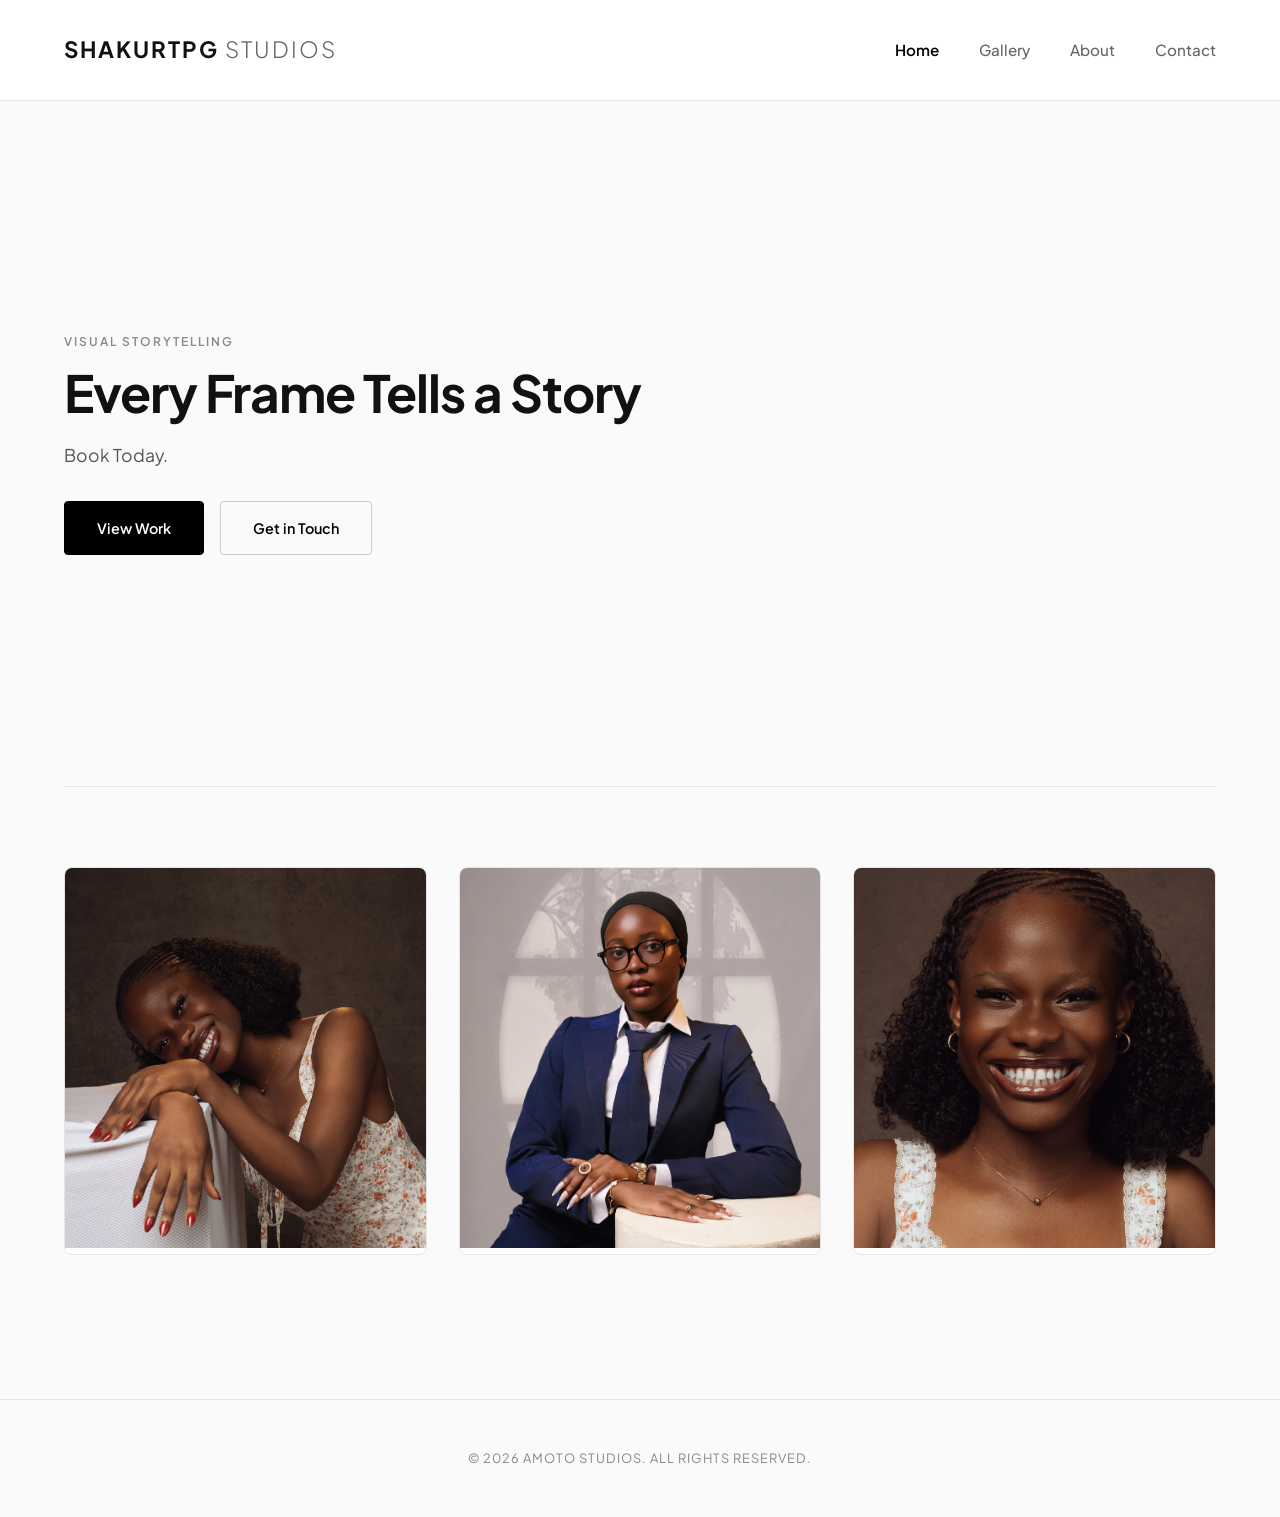
==== index.html @ ac427d7a "Update index.html" ====
<!DOCTYPE html>
<html lang="en">
<head>
    <meta charset="UTF-8">
    <meta name="viewport" content="width=device-width, initial-scale=1.0">
       <!-- Primary SEO Meta Tags -->
    <title>Shakurthephotographer</title>
    <meta name="title" content="Shakurthephotographer">
    <meta name="description" content="Have a shoot idea in mind?, reach out to us today">
    <meta name="keywords" content="photography, portrait photographer, editorial photographer, Lagos photographer, studio photoshoot, Shakurthephotographer">
    <link rel="canonical" href="https://shakurtpg.github.io/Shakurtpg/">

    <!-- Open Graph / WhatsApp / Facebook -->
    <meta property="og:type" content="website">
    <meta property="og:url" content="https://shakurtpg.github.io/Shakurtpg/">
    <meta property="og:title" content="Shakurthephotographer">
    <meta property="og:description" content="Have a shoot idea in mind?, reach out to us today.">
    <meta property="og:image" content="https://shakurtpg.github.io/Shakurtpg/camera3.png">

    <!-- Twitter -->
    <meta property="twitter:card" content="summary_large_image">
    <meta property="twitter:url" content="https://shakurtpg.github.io/Shakurtpg/">
    <meta property="twitter:title" content="Shakurthephotographer">
    <meta property="twitter:description" content="Have a shoot idea in mind?, reach out to us today.">
    <meta property="twitter:image" content="https://shakurtpg.github.io/Shakurtpg/camera3.png">

    <link rel="stylesheet" href="style.css">
    <link href="https://fonts.googleapis.com/css2?family=Plus+Jakarta+Sans:wght@300;400;500;600;700&display=swap" rel="stylesheet">
    <script type="application/ld+json">
{
  "@context": "https://schema.org",
  "@type": "Photographer",
  "name": "Shakurthephotographer",
  "url": "https://shakurtpg.github.io/Shakurtpg/",
  "image": "https://shakurtpg.github.io/Shakurtpg/image2.jpg",
  "description": "Have a shoot idea in mind?, reach out to us today.",
  
  ]
}
</script>

</head>
<body>
    <header>
        <div class="logo">SHAKURTPG <span>STUDIOS</span></div>
        <nav>
            <a href="index.html" class="active">Home</a>
            <a href="gallery.html">Gallery</a>
            <a href="about.html">About</a>
            <a href="contact.html">Contact</a>
        </nav>
    </header>

    <main>
        <section class="hero">
            <div class="hero-content">
                <span class="tag">Visual Storytelling</span>
                <h1>Every Frame Tells a Story</h1>
                <p>Book Today.</p>
                <div class="hero-btns">
                    <a href="gallery.html" class="btn primary">View Work</a>
                    <a href="contact.html" class="btn secondary">Get in Touch</a>
                </div>
            </div>
            
        </section>

        <section class="featured-section">
           
            <div class="featured-grid">
                <div class="work-card">
                    <img src="image8.jpg" alt="Portrait">
                    
                </div>
                <div class="work-card">
                    <img src="image6.jpg" alt="Landscape">
                   
                </div>
                <div class="work-card">
                    <img src="image5.jpg" alt="Fashion">
                    
                </div>
            </div>
        </section>
    </main>

    <footer>
        <p>&copy; 2026 AMOTO STUDIOS. ALL RIGHTS RESERVED.</p>
    </footer>
</body>
</html>
---- style.css ----
* { 
    margin: 0; 
    padding: 0; 
    box-sizing: border-box; 
} 

body { 
    font-family: 'Plus Jakarta Sans', sans-serif; 
    background-color: #FAFAFA; 
    color: #111111; 
    line-height: 1.6; 
} 

/* Header & Nav */ 
header { 
    display: flex; 
    justify-content: space-between; 
    align-items: center; 
    padding: 2rem 5%; 
    background-color: #FFFFFF; 
    border-bottom: 1px solid #E5E5E5; 
} 

.logo { 
    font-size: 1.4rem; 
    font-weight: 700; 
    letter-spacing: 2px; 
} 

.logo span { 
    font-weight: 300; 
    color: #666; 
} 

nav { 
    display: flex; 
    gap: 2.5rem; 
} 

nav a { 
    text-decoration: none; 
    color: #666666; 
    font-weight: 500; 
    font-size: 0.95rem; 
    transition: color 0.2s ease; 
} 

nav a:hover, nav a.active { 
    color: #000000; 
    font-weight: 600; 
} 

/* Base Container */ 
main { 
    padding: 0 5%; 
} 

.page-container { 
    padding-top: 4rem; 
    padding-bottom: 4rem; 
} 

.tag { 
    text-transform: uppercase; 
    font-size: 0.75rem; 
    letter-spacing: 2px; 
    font-weight: 600; 
    color: #888; 
    display: block; 
    margin-bottom: 0.75rem; 
} 

/* Hero Section */ 
.hero { 
    display: flex; 
    align-items: center; 
    justify-content: space-between; 
    min-height: calc(85vh - 80px); 
    gap: 4rem; 
    padding: 3rem 0; 
} 

.hero-content { 
    flex: 1; 
} 

.hero-content h1 { 
    font-size: 3.2rem; 
    line-height: 1.15; 
    font-weight: 700; 
    margin-bottom: 1.2rem; 
    letter-spacing: -1px; 
} 

.hero-content p { 
    font-size: 1.1rem; 
    color: #555; 
    margin-bottom: 2rem; 
    max-width: 500px; 
} 

.hero-btns { 
    display: flex; 
    gap: 1rem; 
} 

.btn { 
    padding: 0.9rem 2rem; 
    text-decoration: none; 
    border-radius: 4px; 
    font-weight: 600; 
    font-size: 0.9rem; 
    transition: all 0.2s ease; 
} 

.btn.primary { 
    background-color: #000000; 
    color: #FFFFFF; 
    border: 1px solid #000000; 
} 

.btn.primary:hover { 
    background-color: #222222; 
} 

.btn.secondary { 
    background-color: transparent; 
    color: #000000; 
    border: 1px solid #CCCCCC; 
} 

.btn.secondary:hover { 
    border-color: #000000; 
} 





/* Featured Works */ 
.featured-section { 
    padding: 5rem 0; 
    border-top: 1px solid #E5E5E5; 
} 

.featured-section h2 { 
    font-size: 1.8rem; 
    margin-bottom: 2.5rem; 
    letter-spacing: -0.5px; 
} 

.featured-grid { 
    display: grid; 
    grid-template-columns: repeat(auto-fit, minmax(300px, 1fr)); 
    gap: 2rem; 
} 

.work-card { 
    background: #FFFFFF; 
    border-radius: 8px; 
    overflow: hidden; 
    border: 1px solid #E5E5E5; 
} 

.work-card img { 
    width: 100%; 
    height: 380px; 
    object-fit: cover; 
 
} 

.work-card:hover img { 
    filter: grayscale(0%); 
} 

.card-info { 
    padding: 1.2rem; 
} 

.card-info h3 { 
    font-size: 1.1rem; 
    font-weight: 600; 
} 

.card-info span { 
    font-size: 0.85rem; 
    color: #777; 
} 

/* Gallery Page */ 
.page-header { 
    text-align: center; 
    margin-bottom: 3.5rem; 
} 

.page-header h1 { 
    font-size: 2.8rem; 
    margin-bottom: 0.5rem; 
} 

.page-header p { 
    color: #666; 
} 

/* Side-by-side grid with reduced image height */
.gallery-grid { 
    display: grid; 
    grid-template-columns: repeat(2, 1fr); /* 2 side-by-side on mobile */
    gap: 1.25rem; 
} 

@media (min-width: 900px) {
    .gallery-grid {
        grid-template-columns: repeat(3, 1fr); /* 3 side-by-side on desktop */
    }
}

.gallery-item { 
    height: 260px; /* Reduced fixed height */
    overflow: hidden; 
    border-radius: 6px; 
    cursor: pointer;
} 

.gallery-item img { 
    width: 100%; 
    height: 100%; 
    object-fit: cover; 
    transition: transform 0.3s ease, filter 0.3s ease; 
    display: block;
} 

.gallery-item:hover img { 
    transform: scale(1.03); 
} 

/* Lightbox Modal Styling */
.lightbox {
    display: none;
    position: fixed;
    z-index: 1000;
    top: 0;
    left: 0;
    width: 100%;
    height: 100%;
    background-color: rgba(0, 0, 0, 0.92);
    justify-content: center;
    align-items: center;
    backdrop-filter: blur(5px);
}

.lightbox-content {
    max-width: 85%;
    max-height: 85vh;
    display: flex;
    align-items: center;
    justify-content: center;
}

.lightbox-content img {
    max-width: 100%;
    max-height: 85vh;
    object-fit: contain;
    border-radius: 6px;
    box-shadow: 0 10px 30px rgba(0,0,0,0.5);
}

/* Close Button (Finer X at Top Right) */
.close-btn {
    position: absolute;
    top: 25px;
    right: 35px;
    color: #FFFFFF;
    font-size: 2rem;
    font-weight: 300;
    cursor: pointer;
    line-height: 1;
    width: 44px;
    height: 44px;
    display: flex;
    align-items: center;
    justify-content: center;
    border-radius: 50%;
    background: rgba(255, 255, 255, 0.1);
    transition: background 0.2s ease, transform 0.2s ease;
}

.close-btn:hover {
    background: rgba(255, 255, 255, 0.25);
    transform: scale(1.05);
}

/* Left & Right Navigation Arrows */
.prev-btn, .next-btn {
    position: absolute;
    top: 50%;
    transform: translateY(-50%);
    background: rgba(255, 255, 255, 0.12);
    color: #FFFFFF;
    border: none;
    font-size: 1.5rem;
    padding: 1rem 1.2rem;
    cursor: pointer;
    border-radius: 50%;
    transition: background 0.2s ease, transform 0.2s ease;
    user-select: none;
}

.prev-btn:hover, .next-btn:hover {
    background: rgba(255, 255, 255, 0.3);
    transform: translateY(-50%) scale(1.1);
}

.prev-btn { left: 25px; }
.next-btn { right: 25px; }

@media (max-width: 600px) {
    .prev-btn { left: 10px; }
    .next-btn { right: 10px; }
}


/* About Page */ 
.about-section { 
    display: flex; 
    align-items: center; 
    gap: 4rem; 
    padding: 2rem 0; 
} 

.about-image { 
    flex: 1; 
    height: 500px; 
} 

.about-image img { 
    width: 100%; 
    height: 100%; 
    object-fit: cover; 
    border-radius: 8px; 
    filter: grayscale(100%); 
} 

.about-text { 
    flex: 1; 
} 

.about-text h1 { 
    font-size: 2.5rem; 
    margin-bottom: 1.2rem; 
    line-height: 1.2; 
} 

.about-text p { 
    color: #555; 
    margin-bottom: 2rem; 
    font-size: 1.05rem; 
} 

.stats-grid { 
    display: flex; 
    gap: 3rem; 
    border-top: 1px solid #E5E5E5; 
    padding-top: 2rem; 
} 

.stat-card h3 { 
    font-size: 2rem; 
    font-weight: 700; 
} 

.stat-card p { 
    font-size: 0.85rem; 
    color: #777; 
    margin: 0; 
} 

/* Contact Page */ 
.contact-wrapper { 
    display: flex; 
    gap: 5rem; 
    padding: 2rem 0; 
} 

.contact-info { 
    flex: 1; 
} 

.contact-info h1 { 
    font-size: 2.8rem; 
    margin-bottom: 1rem; 
} 

.contact-info p { 
    color: #555; 
    margin-bottom: 2rem; 
} 

.details p { 
    margin-bottom: 0.5rem; 
    color: #111; 
} 

/* Social Icons */ 
.social-icons { 
    display: flex; 
    gap: 1rem; 
    margin-top: 1.5rem; 
} 

.icon-btn { 
    display: inline-flex; 
    align-items: center; 
    justify-content: center; 
    width: 44px; 
    height: 44px; 
    border-radius: 50%; 
    border: 1px solid #E5E5E5; 
    color: #111; 
    font-size: 1.2rem; 
    text-decoration: none; 
    transition: all 0.2s ease; 
} 

.icon-btn:hover { 
    background-color: #000; 
    color: #fff; 
    border-color: #000; 
} 

/* WhatsApp Card & Bubble */ 
.whatsapp-card { 
    flex: 1; 
    background: #F0F2F5; 
    padding: 2rem; 
    border-radius: 16px; 
    border: 1px solid #E0E0E0; 
    display: flex; 
    flex-direction: column; 
    justify-content: space-between; 
} 

.wa-header { 
    display: flex; 
    align-items: center; 
    gap: 1rem; 
    margin-bottom: 1.5rem; 
} 

.wa-main-icon { 
    font-size: 2.2rem; 
    color: #25D366; 
} 

.wa-header h3 { 
    font-size: 1.1rem; 
    color: #111; 
    margin: 0; 
} 

.wa-header p { 
    font-size: 0.8rem; 
    color: #666; 
    margin: 0; 
} 

.wa-chat-bubble { 
    background: #FFFFFF; 
    padding: 1rem 1.2rem; 
    border-radius: 0 12px 12px 12px; 
    box-shadow: 0 2px 4px rgba(0,0,0,0.05); 
    margin-bottom: 2rem; 
    position: relative; 
    max-width: 85%; 
} 

.wa-chat-bubble p { 
    font-size: 0.9rem; 
    color: #333; 
    margin: 0; 
} 

.wa-action-btn { 
    display: flex; 
    align-items: center; 
    justify-content: center; 
    gap: 0.6rem; 
    background-color: #25D366; 
    color: #FFFFFF; 
    padding: 0.9rem; 
    border-radius: 8px; 
    text-decoration: none; 
    font-weight: 600; 
    font-size: 0.95rem; 
    transition: background-color 0.2s ease; 
} 

.wa-action-btn:hover { 
    background-color: #1EBE5D; 
} 

.email-link { 
    color: inherit; 
    text-decoration: underline; 
    transition: opacity 0.2s ease; 
} 

.email-link:hover { 
    opacity: 0.7; 
} 

/* Footer */ 
footer { 
    text-align: center; 
    padding: 3rem 0; 
    border-top: 1px solid #E5E5E5; 
    margin-top: 4rem; 
    font-size: 0.8rem; 
    color: #888; 
    letter-spacing: 1px; 
} 

/* Responsive */ 
@media (max-width: 768px) { 
    header { 
        flex-direction: column; 
        gap: 1rem; 
    } 
    nav { 
        gap: 1.5rem; 
    } 
    .hero, .about-section, .contact-wrapper { 
        flex-direction: column; 
        gap: 2rem; 
    } 
    .hero-content h1 { 
        font-size: 2.4rem; 
    } 
    .hero-image, .about-image { 
        width: 100%; 
        height: 350px; 
    } 
}
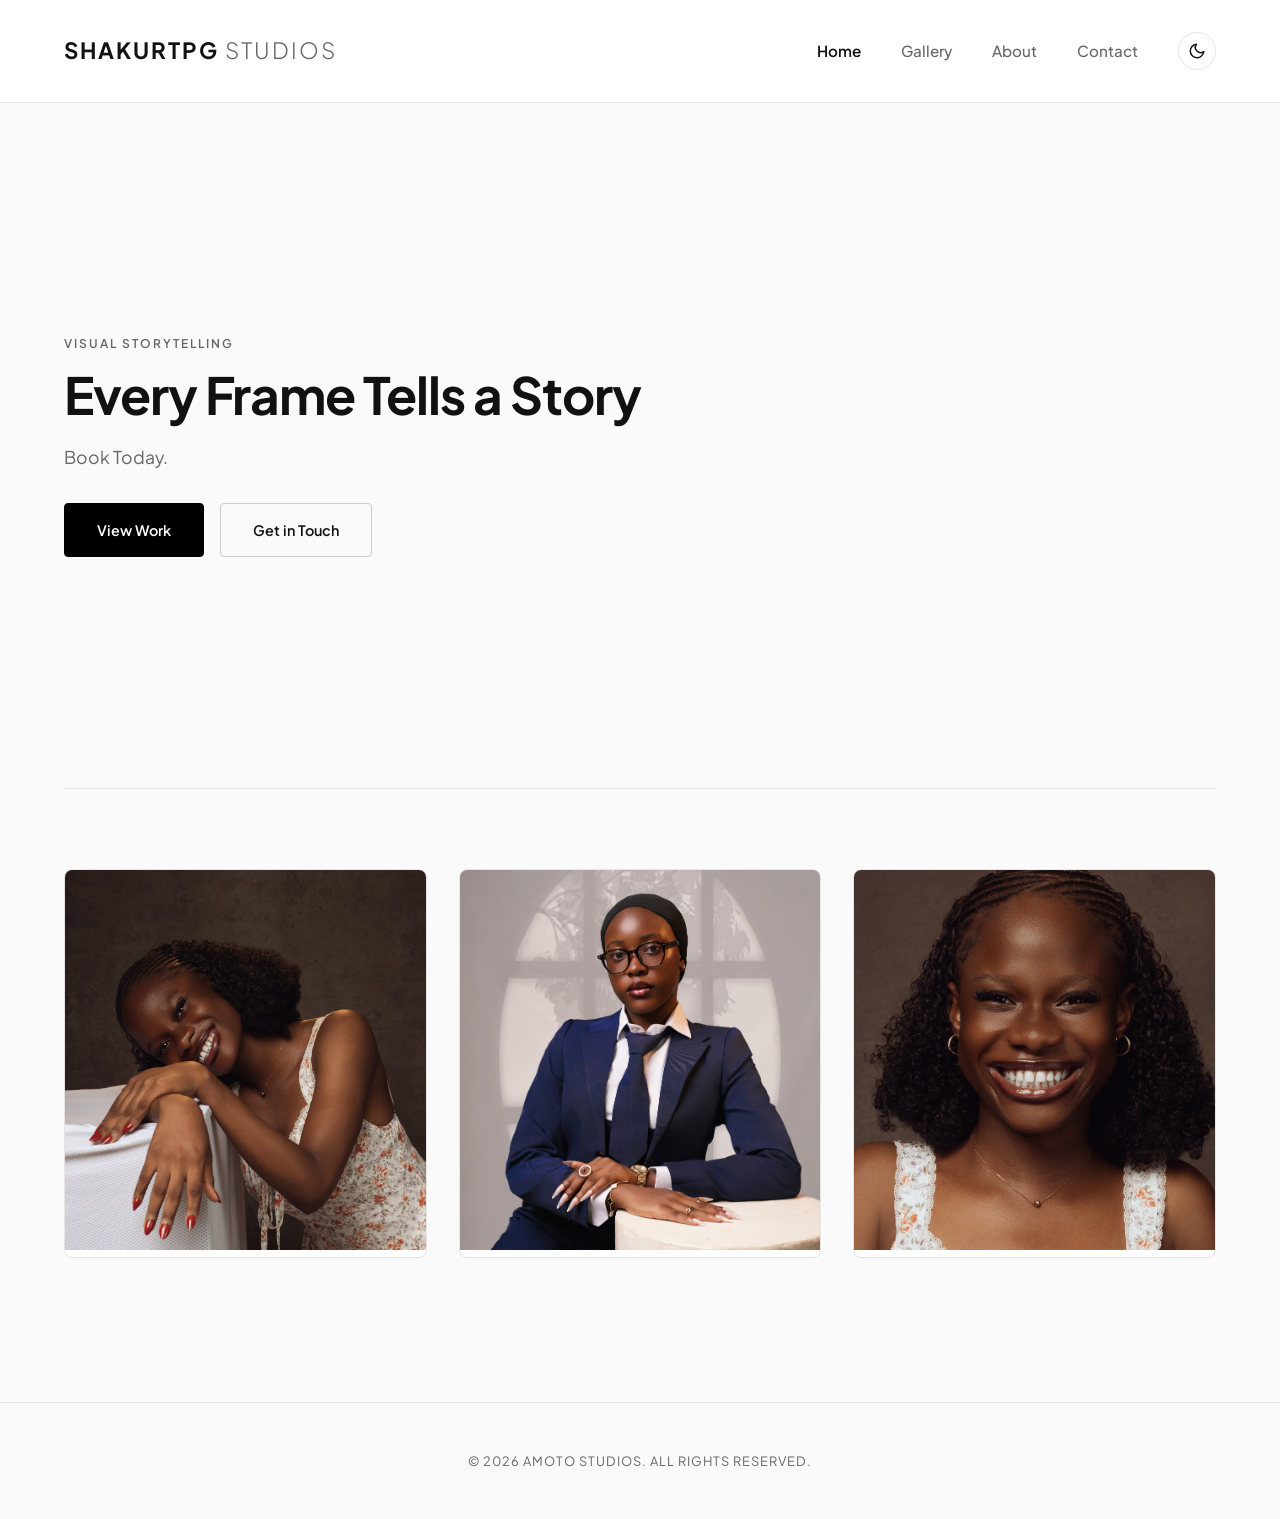
==== commit bceb748f: "Implement theme toggle button in index.html Added a theme toggle button with SVG icons for dark and " ====
--- a/index.html
+++ b/index.html
@@ -27,17 +27,20 @@
     <link rel="stylesheet" href="style.css">
     <link href="https://fonts.googleapis.com/css2?family=Plus+Jakarta+Sans:wght@300;400;500;600;700&display=swap" rel="stylesheet">
     <script type="application/ld+json">
+<script type="application/ld+json">
 {
   "@context": "https://schema.org",
   "@type": "Photographer",
   "name": "Shakurthephotographer",
   "url": "https://shakurtpg.github.io/Shakurtpg/",
   "image": "https://shakurtpg.github.io/Shakurtpg/image2.jpg",
-  "description": "Have a shoot idea in mind?, reach out to us today.",
-  
-  ]
+  "description": "Have a shoot idea in mind?, reach out to us today."
 }
 </script>
+
+<link rel="icon" type="image/png" sizes="32x32" href="camera3.png">
+<link rel="icon" type="image/png" sizes="16x16" href="camera3.png">
+<link rel="apple-touch-icon" sizes="180x180" href="camera3.png">
 
 </head>
 <body>
@@ -48,6 +51,23 @@
             <a href="gallery.html">Gallery</a>
             <a href="about.html">About</a>
             <a href="contact.html">Contact</a>
+              <!-- Theme Toggle Button -->
+    <button id="theme-toggle" class="theme-btn" aria-label="Toggle Theme">
+        <svg id="moon-icon" class="theme-svg" xmlns="http://www.w3.org/2000/svg" width="18" height="18" viewBox="0 0 24 24" fill="none" stroke="currentColor" stroke-width="2" stroke-linecap="round" stroke-linejoin="round">
+            <path d="M21 12.79A9 9 0 1 1 11.21 3 7 7 0 0 0 21 12.79z"></path>
+        </svg>
+        <svg id="sun-icon" class="theme-svg hidden" xmlns="http://www.w3.org/2000/svg" width="18" height="18" viewBox="0 0 24 24" fill="none" stroke="currentColor" stroke-width="2" stroke-linecap="round" stroke-linejoin="round">
+            <circle cx="12" cy="12" r="5"></circle>
+            <line x1="12" y1="1" x2="12" y2="3"></line>
+            <line x1="12" y1="21" x2="12" y2="23"></line>
+            <line x1="4.22" y1="4.22" x2="5.64" y2="5.64"></line>
+            <line x1="18.36" y1="18.36" x2="19.78" y2="19.78"></line>
+            <line x1="1" y1="12" x2="3" y2="12"></line>
+            <line x1="21" y1="12" x2="23" y2="12"></line>
+            <line x1="4.22" y1="19.78" x2="5.64" y2="18.36"></line>
+            <line x1="18.36" y1="5.64" x2="19.78" y2="4.22"></line>
+        </svg>
+    </button>
         </nav>
     </header>
 
@@ -87,5 +107,6 @@
     <footer>
         <p>&copy; 2026 AMOTO STUDIOS. ALL RIGHTS RESERVED.</p>
     </footer>
+    <script src="script.js"></script>
 </body>
 </html>
--- a/style.css
+++ b/style.css
@@ -1,3 +1,32 @@
+/* Theme CSS Variables */
+:root {
+    --bg-color: #FAFAFA;
+    --card-bg: #FFFFFF;
+    --text-color: #111111;
+    --text-muted: #666666;
+    --border-color: #E5E5E5;
+    --btn-primary-bg: #000000;
+    --btn-primary-text: #FFFFFF;
+    --btn-secondary-border: #CCCCCC;
+    --wa-bg: #F0F2F5;
+    --wa-bubble: #FFFFFF;
+    --wa-bubble-text: #333333;
+}
+
+[data-theme="dark"] {
+    --bg-color: #0E0E0E;
+    --card-bg: #161616;
+    --text-color: #F1F1F1;
+    --text-muted: #A0A0A0;
+    --border-color: #262626;
+    --btn-primary-bg: #FFFFFF;
+    --btn-primary-text: #000000;
+    --btn-secondary-border: #444444;
+    --wa-bg: #1C1C1E;
+    --wa-bubble: #2C2C2E;
+    --wa-bubble-text: #E5E5EA;
+}
+
 * { 
     margin: 0; 
     padding: 0; 
@@ -6,10 +35,24 @@
 
 body { 
     font-family: 'Plus Jakarta Sans', sans-serif; 
-    background-color: #FAFAFA; 
-    color: #111111; 
+    background-color: var(--bg-color); 
+    color: var(--text-color); 
     line-height: 1.6; 
-} 
+    transition: background-color 0.3s ease, color 0.3s ease;
+} 
+
+/* Image Protection */
+img {
+    -webkit-user-select: none;
+    -khtml-user-select: none;
+    -moz-user-select: none;
+    -o-user-select: none;
+    user-select: none;
+    -webkit-touch-callout: none;
+    -webkit-user-drag: none;
+    user-drag: none;
+    pointer-events: auto;
+}
 
 /* Header & Nav */ 
 header { 
@@ -17,38 +60,74 @@
     justify-content: space-between; 
     align-items: center; 
     padding: 2rem 5%; 
-    background-color: #FFFFFF; 
-    border-bottom: 1px solid #E5E5E5; 
+    background-color: var(--card-bg); 
+    border-bottom: 1px solid var(--border-color); 
 } 
 
 .logo { 
     font-size: 1.4rem; 
     font-weight: 700; 
     letter-spacing: 2px; 
+    color: var(--text-color);
 } 
 
 .logo span { 
     font-weight: 300; 
-    color: #666; 
+    color: var(--text-muted); 
 } 
 
 nav { 
     display: flex; 
+    align-items: center;
     gap: 2.5rem; 
 } 
 
 nav a { 
     text-decoration: none; 
-    color: #666666; 
+    color: var(--text-muted); 
     font-weight: 500; 
     font-size: 0.95rem; 
     transition: color 0.2s ease; 
 } 
 
 nav a:hover, nav a.active { 
-    color: #000000; 
+    color: var(--text-color); 
     font-weight: 600; 
 } 
+
+/* Theme Toggle Button */
+.theme-btn {
+    background: transparent;
+    border: 1px solid var(--border-color);
+    color: var(--text-color);
+    width: 38px;
+    height: 38px;
+    border-radius: 50%;
+    cursor: pointer;
+    display: flex;
+    align-items: center;
+    justify-content: center;
+    transition: border-color 0.2s ease, background-color 0.2s ease;
+    padding: 0;
+}
+
+.theme-btn:hover {
+    border-color: var(--text-color);
+    background-color: rgba(0, 0, 0, 0.04);
+}
+
+[data-theme="dark"] .theme-btn:hover {
+    background-color: rgba(255, 255, 255, 0.08);
+}
+
+.theme-svg {
+    stroke: var(--text-color);
+    transition: transform 0.3s ease;
+}
+
+.theme-svg.hidden {
+    display: none;
+}
 
 /* Base Container */ 
 main { 
@@ -65,7 +144,7 @@
     font-size: 0.75rem; 
     letter-spacing: 2px; 
     font-weight: 600; 
-    color: #888; 
+    color: var(--text-muted); 
     display: block; 
     margin-bottom: 0.75rem; 
 } 
@@ -94,7 +173,7 @@
 
 .hero-content p { 
     font-size: 1.1rem; 
-    color: #555; 
+    color: var(--text-muted); 
     margin-bottom: 2rem; 
     max-width: 500px; 
 } 
@@ -114,33 +193,29 @@
 } 
 
 .btn.primary { 
-    background-color: #000000; 
-    color: #FFFFFF; 
-    border: 1px solid #000000; 
+    background-color: var(--btn-primary-bg); 
+    color: var(--btn-primary-text); 
+    border: 1px solid var(--btn-primary-bg); 
 } 
 
 .btn.primary:hover { 
-    background-color: #222222; 
+    opacity: 0.9;
 } 
 
 .btn.secondary { 
     background-color: transparent; 
-    color: #000000; 
-    border: 1px solid #CCCCCC; 
+    color: var(--text-color); 
+    border: 1px solid var(--btn-secondary-border); 
 } 
 
 .btn.secondary:hover { 
-    border-color: #000000; 
-} 
-
-
-
-
+    border-color: var(--text-color); 
+} 
 
 /* Featured Works */ 
 .featured-section { 
     padding: 5rem 0; 
-    border-top: 1px solid #E5E5E5; 
+    border-top: 1px solid var(--border-color); 
 } 
 
 .featured-section h2 { 
@@ -156,21 +231,16 @@
 } 
 
 .work-card { 
-    background: #FFFFFF; 
+    background: var(--card-bg); 
     border-radius: 8px; 
     overflow: hidden; 
-    border: 1px solid #E5E5E5; 
+    border: 1px solid var(--border-color); 
 } 
 
 .work-card img { 
     width: 100%; 
     height: 380px; 
     object-fit: cover; 
- 
-} 
-
-.work-card:hover img { 
-    filter: grayscale(0%); 
 } 
 
 .card-info { 
@@ -184,7 +254,7 @@
 
 .card-info span { 
     font-size: 0.85rem; 
-    color: #777; 
+    color: var(--text-muted); 
 } 
 
 /* Gallery Page */ 
@@ -199,24 +269,23 @@
 } 
 
 .page-header p { 
-    color: #666; 
-} 
-
-/* Side-by-side grid with reduced image height */
+    color: var(--text-muted); 
+} 
+
 .gallery-grid { 
     display: grid; 
-    grid-template-columns: repeat(2, 1fr); /* 2 side-by-side on mobile */
+    grid-template-columns: repeat(2, 1fr); 
     gap: 1.25rem; 
 } 
 
 @media (min-width: 900px) {
     .gallery-grid {
-        grid-template-columns: repeat(3, 1fr); /* 3 side-by-side on desktop */
+        grid-template-columns: repeat(3, 1fr); 
     }
 }
 
 .gallery-item { 
-    height: 260px; /* Reduced fixed height */
+    height: 260px; 
     overflow: hidden; 
     border-radius: 6px; 
     cursor: pointer;
@@ -226,7 +295,7 @@
     width: 100%; 
     height: 100%; 
     object-fit: cover; 
-    transition: transform 0.3s ease, filter 0.3s ease; 
+    transition: transform 0.3s ease; 
     display: block;
 } 
 
@@ -234,7 +303,7 @@
     transform: scale(1.03); 
 } 
 
-/* Lightbox Modal Styling */
+/* Aesthetic Lightbox Modal Styling */
 .lightbox {
     display: none;
     position: fixed;
@@ -243,10 +312,10 @@
     left: 0;
     width: 100%;
     height: 100%;
-    background-color: rgba(0, 0, 0, 0.92);
+    background-color: rgba(0, 0, 0, 0.94);
     justify-content: center;
     align-items: center;
-    backdrop-filter: blur(5px);
+    backdrop-filter: blur(10px);
 }
 
 .lightbox-content {
@@ -262,63 +331,63 @@
     max-height: 85vh;
     object-fit: contain;
     border-radius: 6px;
-    box-shadow: 0 10px 30px rgba(0,0,0,0.5);
-}
-
-/* Close Button (Finer X at Top Right) */
+    box-shadow: 0 12px 40px rgba(0, 0, 0, 0.6);
+}
+
+/* Minimalist Lightbox Action Controls */
 .close-btn {
     position: absolute;
     top: 25px;
-    right: 35px;
-    color: #FFFFFF;
-    font-size: 2rem;
-    font-weight: 300;
-    cursor: pointer;
-    line-height: 1;
+    right: 25px;
     width: 44px;
     height: 44px;
+    border-radius: 50%;
+    background: rgba(255, 255, 255, 0.08);
+    border: 1px solid rgba(255, 255, 255, 0.15);
     display: flex;
     align-items: center;
     justify-content: center;
-    border-radius: 50%;
-    background: rgba(255, 255, 255, 0.1);
-    transition: background 0.2s ease, transform 0.2s ease;
+    cursor: pointer;
+    transition: all 0.25 ease;
+    z-index: 1001;
 }
 
 .close-btn:hover {
-    background: rgba(255, 255, 255, 0.25);
-    transform: scale(1.05);
-}
-
-/* Left & Right Navigation Arrows */
+    background: rgba(255, 255, 255, 0.2);
+    transform: scale(1.08);
+}
+
 .prev-btn, .next-btn {
     position: absolute;
     top: 50%;
     transform: translateY(-50%);
-    background: rgba(255, 255, 255, 0.12);
-    color: #FFFFFF;
-    border: none;
-    font-size: 1.5rem;
-    padding: 1rem 1.2rem;
+    width: 48px;
+    height: 48px;
+    border-radius: 50%;
+    background: rgba(255, 255, 255, 0.08);
+    border: 1px solid rgba(255, 255, 255, 0.15);
+    display: flex;
+    align-items: center;
+    justify-content: center;
     cursor: pointer;
-    border-radius: 50%;
-    transition: background 0.2s ease, transform 0.2s ease;
+    transition: all 0.25s ease;
     user-select: none;
+    z-index: 1001;
 }
 
 .prev-btn:hover, .next-btn:hover {
-    background: rgba(255, 255, 255, 0.3);
-    transform: translateY(-50%) scale(1.1);
+    background: rgba(255, 255, 255, 0.2);
+    transform: translateY(-50%) scale(1.08);
 }
 
 .prev-btn { left: 25px; }
 .next-btn { right: 25px; }
 
 @media (max-width: 600px) {
-    .prev-btn { left: 10px; }
-    .next-btn { right: 10px; }
-}
-
+    .prev-btn { left: 12px; }
+    .next-btn { right: 12px; }
+    .close-btn { top: 15px; right: 15px; }
+}
 
 /* About Page */ 
 .about-section { 
@@ -352,7 +421,7 @@
 } 
 
 .about-text p { 
-    color: #555; 
+    color: var(--text-muted); 
     margin-bottom: 2rem; 
     font-size: 1.05rem; 
 } 
@@ -360,7 +429,7 @@
 .stats-grid { 
     display: flex; 
     gap: 3rem; 
-    border-top: 1px solid #E5E5E5; 
+    border-top: 1px solid var(--border-color); 
     padding-top: 2rem; 
 } 
 
@@ -371,7 +440,7 @@
 
 .stat-card p { 
     font-size: 0.85rem; 
-    color: #777; 
+    color: var(--text-muted); 
     margin: 0; 
 } 
 
@@ -392,13 +461,13 @@
 } 
 
 .contact-info p { 
-    color: #555; 
+    color: var(--text-muted); 
     margin-bottom: 2rem; 
 } 
 
 .details p { 
     margin-bottom: 0.5rem; 
-    color: #111; 
+    color: var(--text-color); 
 } 
 
 /* Social Icons */ 
@@ -415,26 +484,26 @@
     width: 44px; 
     height: 44px; 
     border-radius: 50%; 
-    border: 1px solid #E5E5E5; 
-    color: #111; 
+    border: 1px solid var(--border-color); 
+    color: var(--text-color); 
     font-size: 1.2rem; 
     text-decoration: none; 
     transition: all 0.2s ease; 
 } 
 
 .icon-btn:hover { 
-    background-color: #000; 
-    color: #fff; 
-    border-color: #000; 
+    background-color: var(--btn-primary-bg); 
+    color: var(--btn-primary-text); 
+    border-color: var(--btn-primary-bg); 
 } 
 
 /* WhatsApp Card & Bubble */ 
 .whatsapp-card { 
     flex: 1; 
-    background: #F0F2F5; 
+    background: var(--wa-bg); 
     padding: 2rem; 
     border-radius: 16px; 
-    border: 1px solid #E0E0E0; 
+    border: 1px solid var(--border-color); 
     display: flex; 
     flex-direction: column; 
     justify-content: space-between; 
@@ -454,18 +523,18 @@
 
 .wa-header h3 { 
     font-size: 1.1rem; 
-    color: #111; 
+    color: var(--text-color); 
     margin: 0; 
 } 
 
 .wa-header p { 
     font-size: 0.8rem; 
-    color: #666; 
+    color: var(--text-muted); 
     margin: 0; 
 } 
 
 .wa-chat-bubble { 
-    background: #FFFFFF; 
+    background: var(--wa-bubble); 
     padding: 1rem 1.2rem; 
     border-radius: 0 12px 12px 12px; 
     box-shadow: 0 2px 4px rgba(0,0,0,0.05); 
@@ -476,7 +545,7 @@
 
 .wa-chat-bubble p { 
     font-size: 0.9rem; 
-    color: #333; 
+    color: var(--wa-bubble-text); 
     margin: 0; 
 } 
 
@@ -509,22 +578,46 @@
     opacity: 0.7; 
 } 
 
-/* Footer */ 
+/* Footer & Dev Credit */ 
 footer { 
     text-align: center; 
     padding: 3rem 0; 
-    border-top: 1px solid #E5E5E5; 
+    border-top: 1px solid var(--border-color); 
     margin-top: 4rem; 
     font-size: 0.8rem; 
-    color: #888; 
+    color: var(--text-muted); 
     letter-spacing: 1px; 
 } 
 
-/* Responsive */ 
+.dev-credit {
+    font-size: 0.65rem;
+    margin-top: 0.5rem;
+    letter-spacing: 1.5px;
+    opacity: 0.6;
+    transition: opacity 0.2s ease;
+}
+
+.dev-credit:hover {
+    opacity: 1;
+}
+
+.dev-credit a {
+    color: var(--text-color);
+    text-decoration: none;
+    font-weight: 600;
+    border-bottom: 1px solid transparent;
+    transition: border-color 0.2s ease;
+}
+
+.dev-credit a:hover {
+    border-bottom-color: var(--text-color);
+}
+
+/* Responsive Styles */ 
 @media (max-width: 768px) { 
     header { 
         flex-direction: column; 
-        gap: 1rem; 
+        gap: 1.2rem; 
     } 
     nav { 
         gap: 1.5rem; 
@@ -541,5 +634,3 @@
         height: 350px; 
     } 
 }
-
-
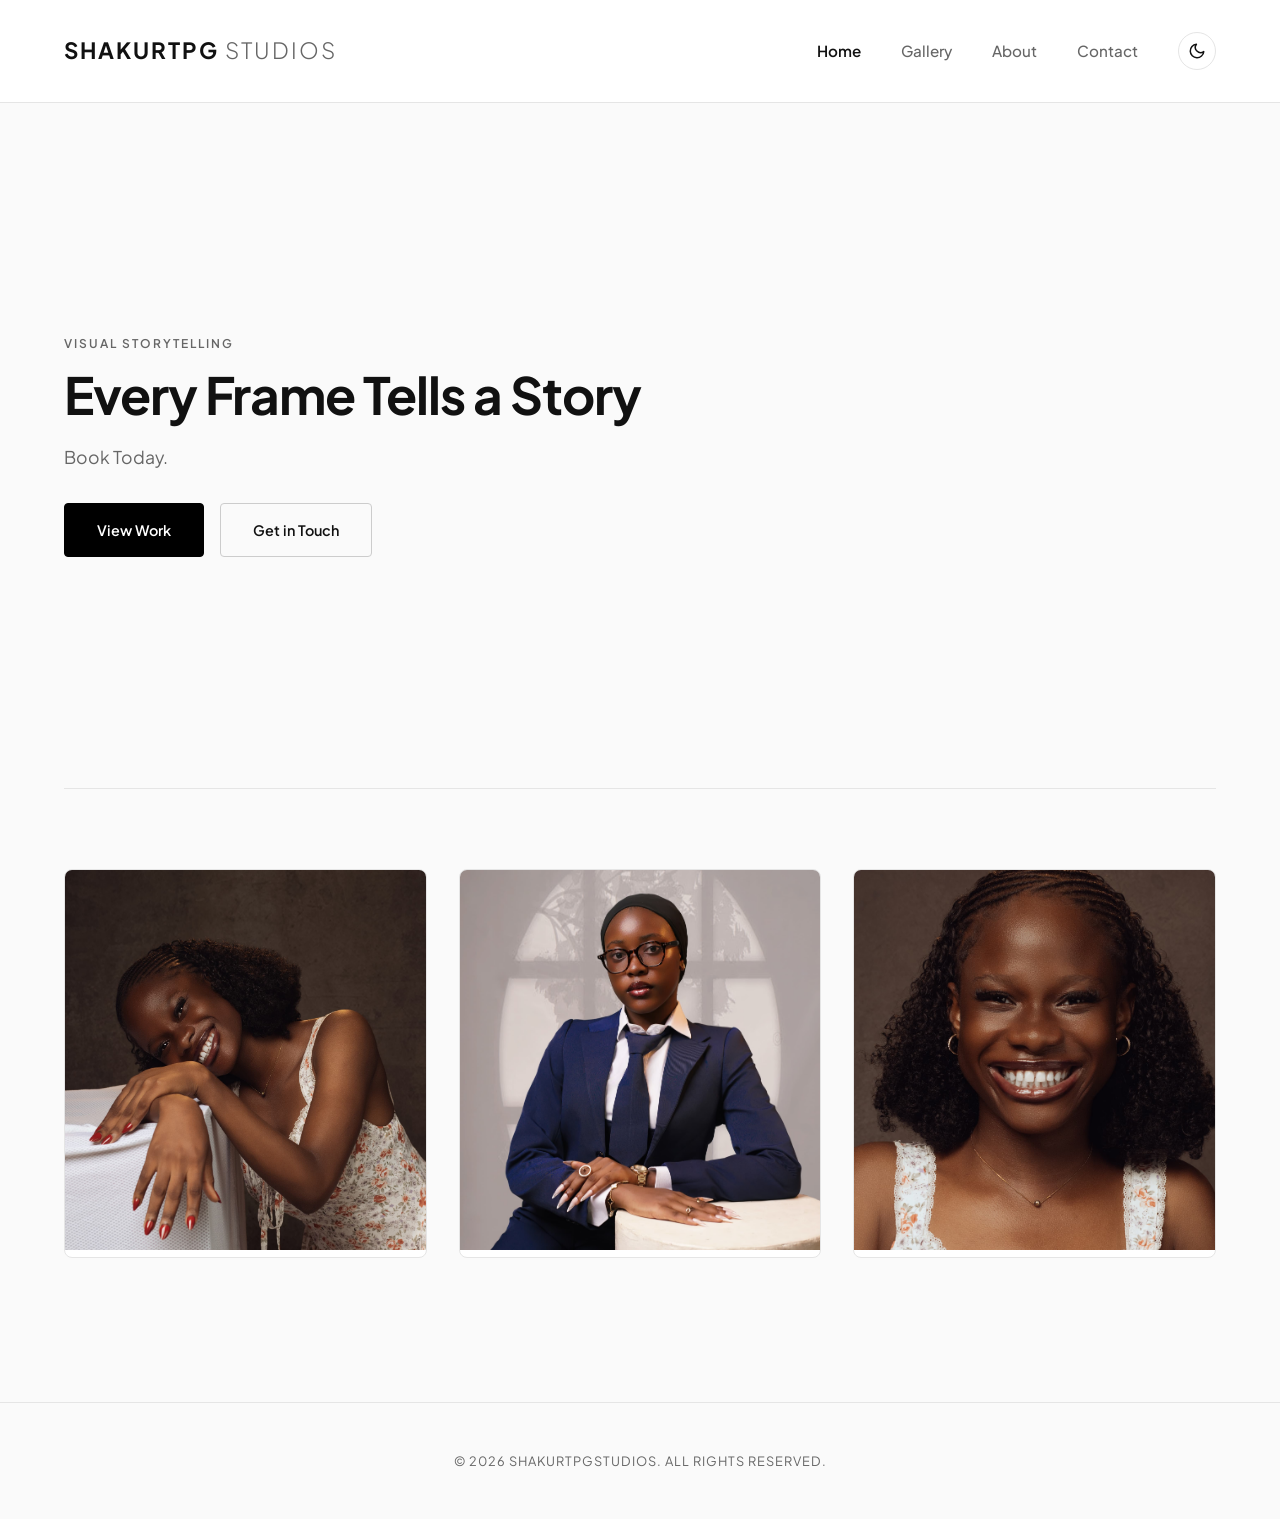
==== commit d12f4b36: "Update footer copyright to SHAKURTPGSTUDIOS" ====
--- a/index.html
+++ b/index.html
@@ -105,7 +105,7 @@
     </main>
 
     <footer>
-        <p>&copy; 2026 AMOTO STUDIOS. ALL RIGHTS RESERVED.</p>
+        <p>&copy; 2026 SHAKURTPGSTUDIOS. ALL RIGHTS RESERVED.</p>
     </footer>
     <script src="script.js"></script>
 </body>
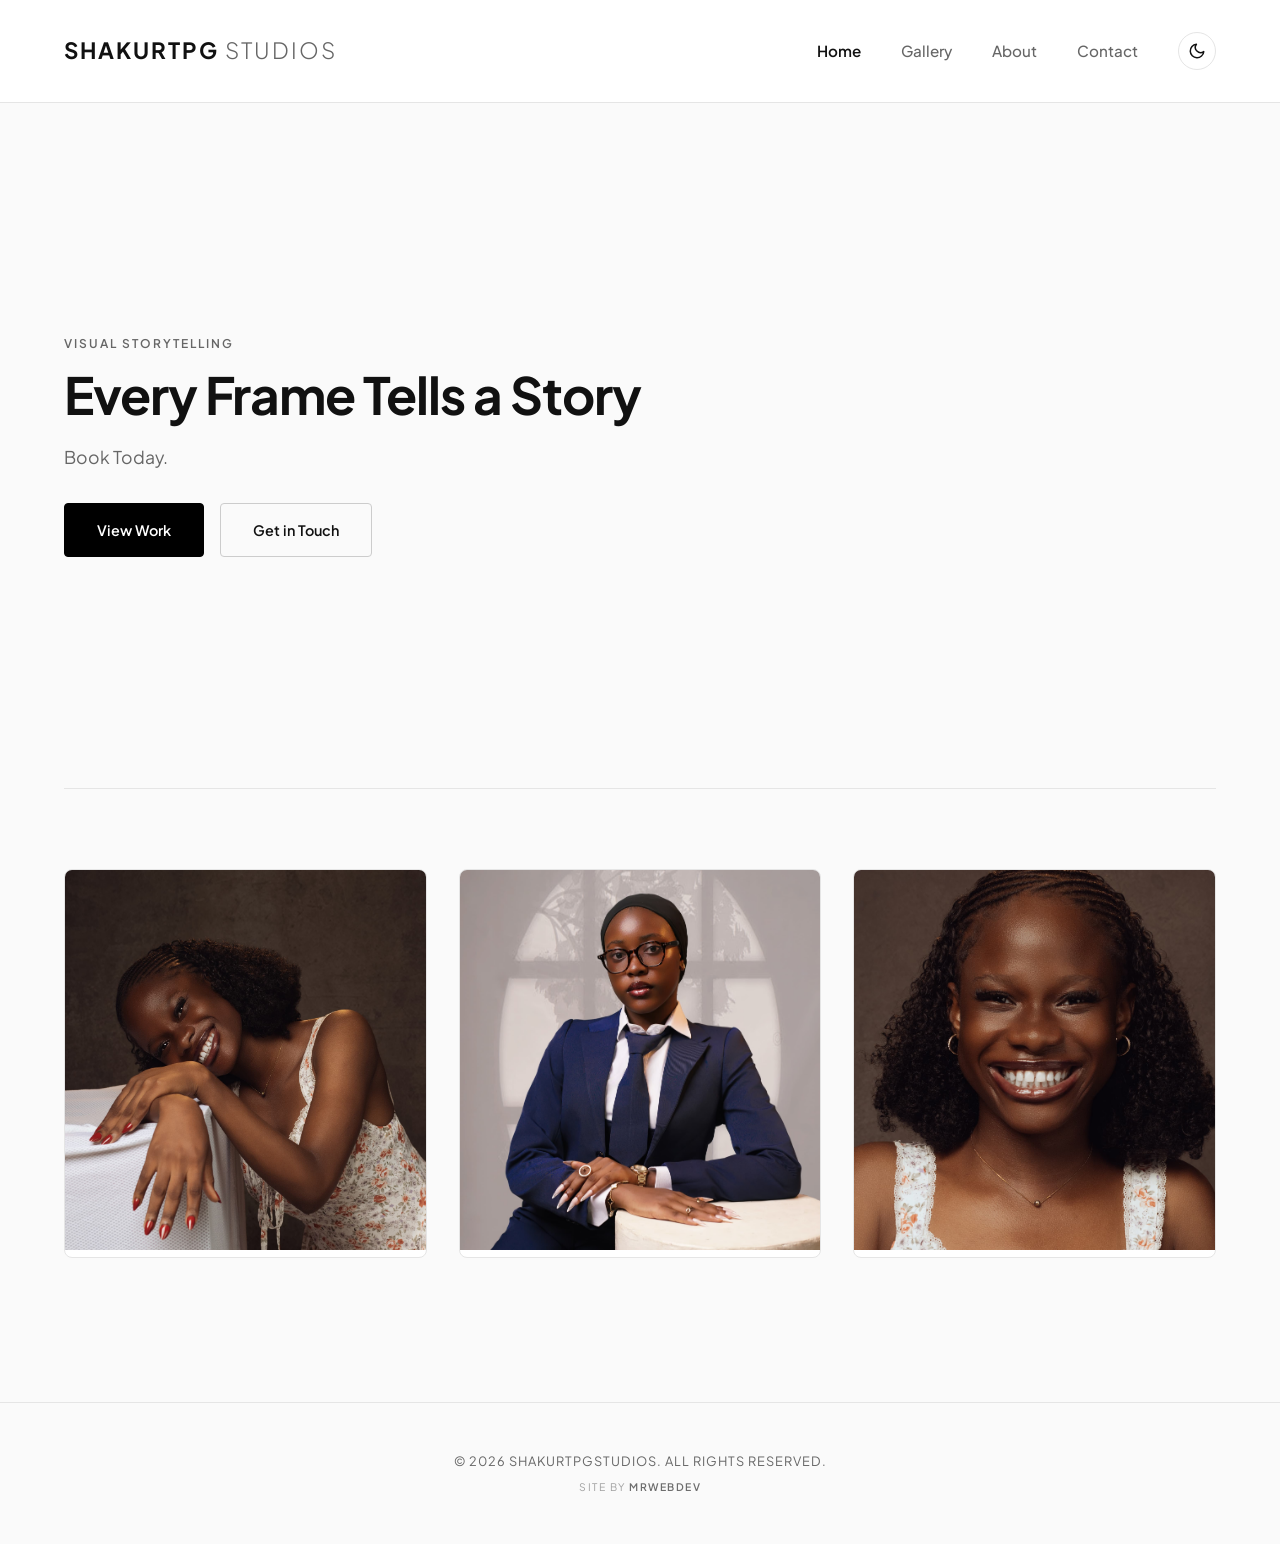
==== commit 34df81c1: "Update index.html" ====
--- a/index.html
+++ b/index.html
@@ -106,6 +106,8 @@
 
     <footer>
         <p>&copy; 2026 SHAKURTPGSTUDIOS. ALL RIGHTS RESERVED.</p>
+        <p class="dev-credit">SITE BY <a href="https://webdevportfolio.github.io/Portfolio-" target="_blank" rel="noopener">MRWEBDEV</a></p>
+
     </footer>
     <script src="script.js"></script>
 </body>
